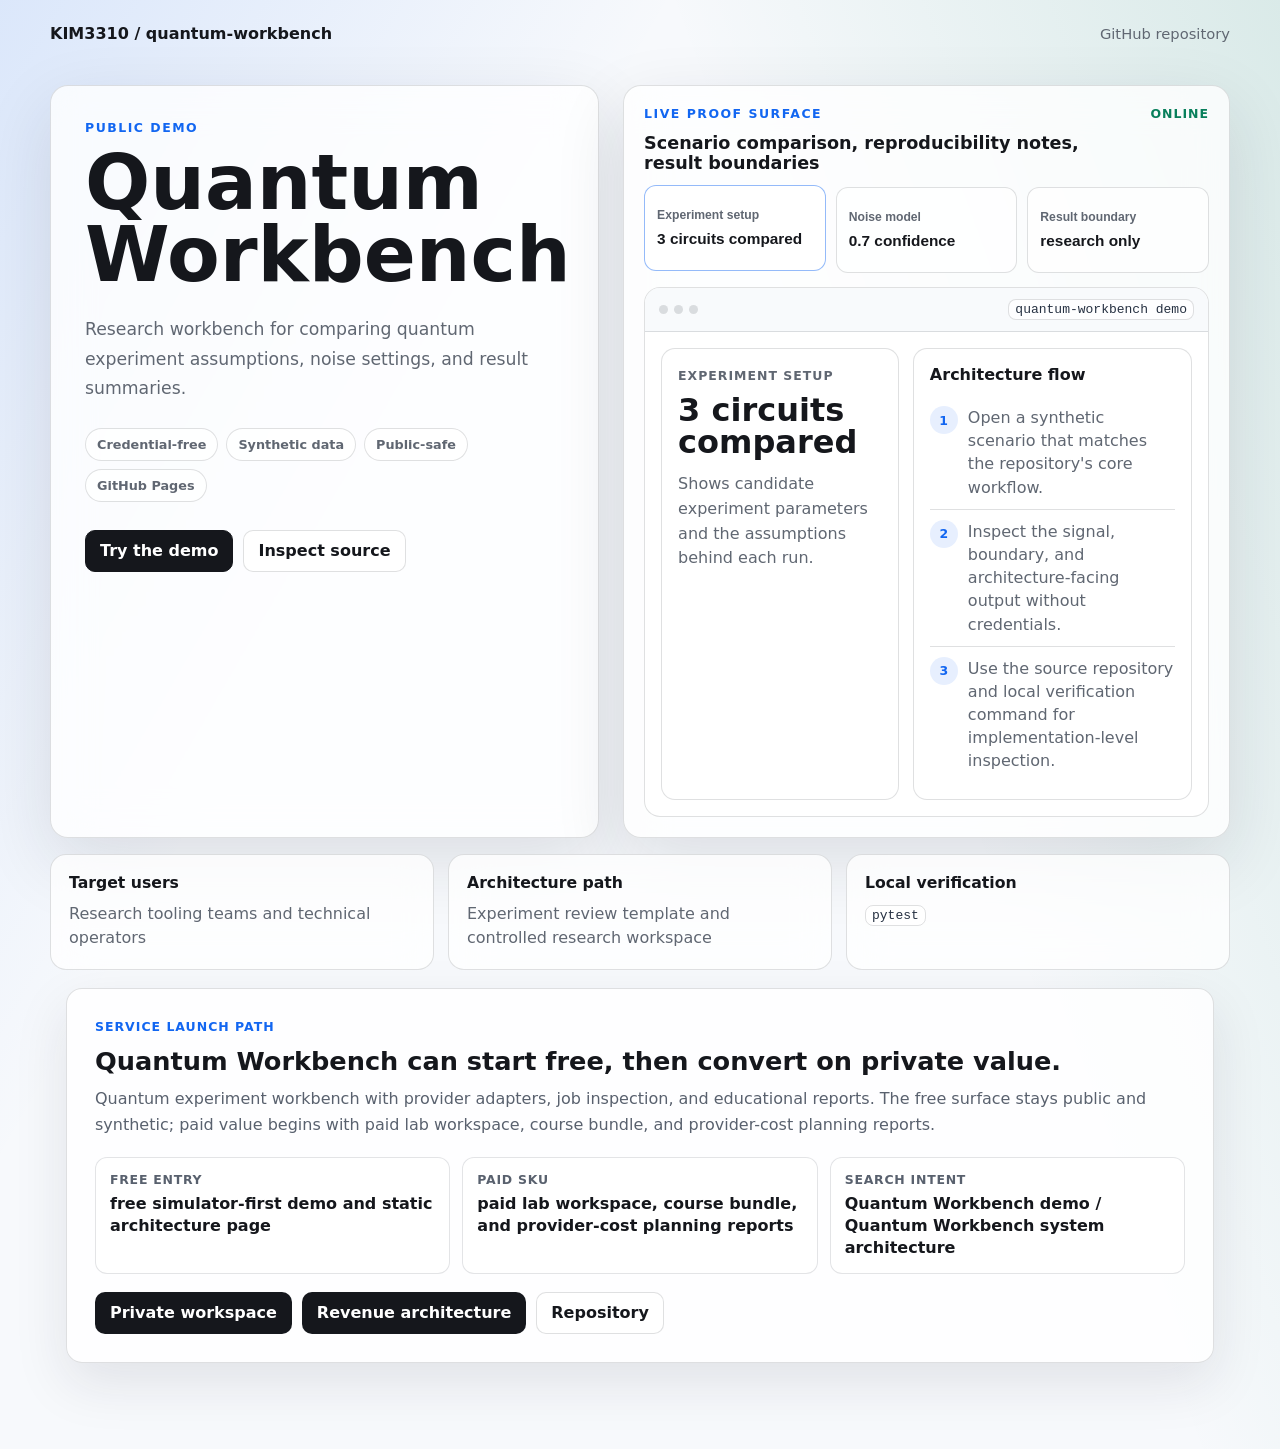
==== site/index.html @ ccceccc9 "Implement search growth service surfaces" ====
<!doctype html>
<html lang="en">
<head>
  <meta charset="utf-8" />
  <meta name="viewport" content="width=device-width, initial-scale=1" />
  <title>Quantum Workbench | experiment provider adapters job inspection</title>
  <meta name="description" content="Quantum Workbench: quantum experiment workbench with provider adapters, job inspection, and educational reports. Free entry point: free simulator-first demo and static architecture page. Paid path: paid lab workspace." />
  <style>
    :root {
      color-scheme: light;
      --ink: #15171c;
      --muted: #606772;
      --line: rgba(28, 35, 48, 0.14);
      --panel: rgba(255, 255, 255, 0.78);
      --panel-strong: rgba(255, 255, 255, 0.92);
      --blue: #1266f1;
      --green: #087f5b;
      --amber: #b7791f;
      --rose: #b42318;
      --shadow: 0 24px 70px rgba(25, 34, 51, 0.12);
    }
    * { box-sizing: border-box; }
    body {
      margin: 0;
      min-height: 100vh;
      font-family: Inter, ui-sans-serif, system-ui, -apple-system, BlinkMacSystemFont, "Segoe UI", sans-serif;
      color: var(--ink);
      background:
        linear-gradient(120deg, rgba(18, 102, 241, 0.12), transparent 32%),
        linear-gradient(250deg, rgba(8, 127, 91, 0.12), transparent 34%),
        #f7f9fc;
    }
    a { color: inherit; }
    .shell { width: min(1180px, calc(100% - 32px)); margin: 0 auto; padding: 24px 0 44px; }
    .nav { display: flex; align-items: center; justify-content: space-between; gap: 16px; margin-bottom: 42px; }
    .brand { font-weight: 850; letter-spacing: 0; }
    .nav a { color: var(--muted); text-decoration: none; font-size: 0.92rem; }
    .hero { display: grid; grid-template-columns: minmax(0, 0.95fr) minmax(360px, 1.05fr); gap: 24px; align-items: stretch; }
    .copy, .demo-panel, .metric, .timeline, .notice {
      border: 1px solid var(--line);
      background: var(--panel);
      box-shadow: var(--shadow);
      backdrop-filter: blur(20px);
    }
    .copy { padding: 34px; border-radius: 18px; }
    .eyebrow { margin: 0 0 12px; color: var(--blue); font-size: 0.78rem; font-weight: 850; text-transform: uppercase; letter-spacing: 0.12em; }
    h1 { margin: 0; font-size: clamp(2.5rem, 6vw, 5.8rem); line-height: 0.94; letter-spacing: 0; }
    .lede { margin: 24px 0 0; color: var(--muted); font-size: 1.08rem; line-height: 1.7; }
    .quick { display: flex; flex-wrap: wrap; gap: 8px; margin-top: 24px; }
    .quick span { border: 1px solid var(--line); border-radius: 999px; padding: 8px 11px; background: rgba(255,255,255,0.72); color: var(--muted); font-size: 0.8rem; font-weight: 760; }
    .actions { display: flex; flex-wrap: wrap; gap: 10px; margin-top: 28px; }
    .actions a { min-height: 42px; display: inline-flex; align-items: center; border-radius: 10px; padding: 0 14px; text-decoration: none; font-weight: 780; border: 1px solid var(--line); background: rgba(255,255,255,0.82); }
    .actions a.primary { background: var(--ink); color: white; border-color: var(--ink); }
    .demo-panel { min-height: 560px; border-radius: 18px; padding: 20px; display: grid; grid-template-rows: auto auto 1fr; gap: 14px; }
    .panel-top { display: flex; justify-content: space-between; gap: 16px; align-items: flex-start; }
    .panel-top h2 { margin: 0; font-size: 1.1rem; }
    .status { color: var(--green); font-size: 0.78rem; font-weight: 850; text-transform: uppercase; letter-spacing: 0.08em; }
    .scenario-grid { display: grid; grid-template-columns: repeat(3, minmax(0, 1fr)); gap: 10px; }
    .scenario-button { min-width: 0; min-height: 86px; border: 1px solid var(--line); border-radius: 12px; padding: 12px; background: rgba(255,255,255,0.64); color: var(--ink); text-align: left; cursor: pointer; transition: transform 160ms ease, border-color 160ms ease, background 160ms ease; }
    .scenario-button:hover, .scenario-button.active { transform: translateY(-2px); border-color: rgba(18,102,241,0.45); background: rgba(255,255,255,0.94); }
    .scenario-button span, .scenario-button strong { display: block; overflow-wrap: anywhere; }
    .scenario-button span { color: var(--muted); font-size: 0.76rem; font-weight: 780; }
    .scenario-button strong { margin-top: 8px; font-size: 0.96rem; }
    .screen { border: 1px solid var(--line); border-radius: 16px; background: var(--panel-strong); overflow: hidden; display: grid; grid-template-rows: auto 1fr; }
    .screen-bar { min-height: 44px; display: flex; align-items: center; justify-content: space-between; gap: 12px; padding: 0 14px; border-bottom: 1px solid var(--line); background: rgba(248,250,252,0.9); }
    .dots { display: inline-flex; gap: 6px; }
    .dots i { width: 9px; height: 9px; border-radius: 999px; display: block; background: var(--line); }
    .demo-body { display: grid; grid-template-columns: 0.92fr 1.08fr; gap: 14px; padding: 16px; }
    .metric { border-radius: 14px; padding: 16px; box-shadow: none; }
    .metric span { color: var(--muted); font-size: 0.78rem; font-weight: 800; text-transform: uppercase; letter-spacing: 0.08em; }
    .metric strong { display: block; margin-top: 10px; font-size: 2rem; line-height: 1; }
    .metric p { color: var(--muted); line-height: 1.55; margin: 14px 0 0; }
    .timeline { border-radius: 14px; padding: 16px; box-shadow: none; }
    .timeline h3 { margin: 0 0 12px; font-size: 1rem; }
    .step { display: grid; grid-template-columns: 28px 1fr; gap: 10px; padding: 10px 0; border-top: 1px solid var(--line); }
    .step:first-of-type { border-top: 0; }
    .step b { width: 28px; height: 28px; border-radius: 999px; display: inline-flex; align-items: center; justify-content: center; background: rgba(18,102,241,0.1); color: var(--blue); font-size: 0.78rem; }
    .step span { color: var(--muted); line-height: 1.45; }
    .below { display: grid; grid-template-columns: repeat(3, minmax(0, 1fr)); gap: 14px; margin-top: 16px; }
    .notice { border-radius: 16px; padding: 18px; box-shadow: none; }
    .notice h3 { margin: 0; font-size: 0.98rem; }
    .notice p { margin: 10px 0 0; color: var(--muted); line-height: 1.55; }
    code { border: 1px solid var(--line); border-radius: 8px; padding: 2px 6px; background: rgba(255,255,255,0.78); color: #263142; }
    @media (max-width: 920px) {
      .hero, .demo-body, .below { grid-template-columns: 1fr; }
      .scenario-grid { grid-template-columns: 1fr; }
      .copy { padding: 24px; }
      .demo-panel { min-height: auto; }
    }
  </style>
  <meta name="robots" content="index,follow,max-image-preview:large" />
  <meta name="keywords" content="quantum-workbench, Quantum, Workbench, quantum, experiment, workbench, provider, adapters, job, inspection, educational, lab, course, bundle, provider-cost, planning, simulator-first, static, architecture, page, tier, Cloudflare, Pages, serverless" />
  <link rel="canonical" href="https://kim3310.github.io/quantum-workbench/" />
  <meta property="og:type" content="website" />
  <meta property="og:url" content="https://kim3310.github.io/quantum-workbench/" />
  <meta property="og:title" content="Quantum Workbench" />
  <meta property="og:description" content="Quantum Workbench: quantum experiment workbench with provider adapters, job inspection, and educational reports. Free entry point: free simulator-first demo and static architecture page. Paid path: paid lab workspace." />
  <meta property="og:site_name" content="Quantum Workbench" />
  <meta name="twitter:card" content="summary_large_image" />
  <meta name="twitter:title" content="Quantum Workbench" />
  <meta name="twitter:description" content="Quantum Workbench: quantum experiment workbench with provider adapters, job inspection, and educational reports. Free entry point: free simulator-first demo and static architecture page. Paid path: paid lab workspace." />
<!-- search-growth-jsonld:start -->
<script type="application/ld+json">{"@context":"https://schema.org","@type":"SoftwareApplication","name":"Quantum Workbench","applicationCategory":"EducationalApplication","operatingSystem":"Web, serverless, and local development environments","url":"https://kim3310.github.io/quantum-workbench/","codeRepository":"https://github.com/KIM3310/quantum-workbench","description":"Quantum Workbench: quantum experiment workbench with provider adapters, job inspection, and educational reports. Free entry point: free simulator-first demo and static architecture page. Paid path: paid lab workspace.","creator":{"@type":"Person","name":"KIM3310","url":"https://github.com/KIM3310"},"offers":[{"@type":"Offer","name":"free simulator-first demo and static architecture page","price":"0","priceCurrency":"USD","availability":"https://schema.org/InStock","url":"https://kim3310.github.io/quantum-workbench/"},{"@type":"Offer","name":"paid lab workspace, course bundle, and provider-cost planning reports","availability":"https://schema.org/LimitedAvailability","url":"https://github.com/KIM3310/quantum-workbench/blob/main/docs/revenue-architecture.md"}],"isAccessibleForFree":true,"keywords":"quantum-workbench, Quantum, Workbench, quantum, experiment, workbench, provider, adapters, job, inspection, educational, lab, course, bundle, provider-cost, planning, simulator-first, static, architecture, page, tier, Cloudflare, Pages, serverless"}</script>
<!-- search-growth-jsonld:end -->
<style id="search-growth-offer-style">
    .search-growth-offer {
      width: min(1180px, calc(100% - 32px));
      margin: 18px auto 42px;
      padding: clamp(18px, 3vw, 28px);
      border: 1px solid rgba(28, 35, 48, 0.14);
      border-radius: 16px;
      background: rgba(255, 255, 255, 0.82);
      color: #15171c;
      box-shadow: 0 20px 54px rgba(25, 34, 51, 0.10);
    }
    .search-growth-offer p { margin: 0; color: #59616e; line-height: 1.65; }
    .search-growth-offer h2 { margin: 0 0 10px; font-size: clamp(1.35rem, 2vw, 2rem); letter-spacing: 0; }
    .search-growth-offer .offer-kicker {
      margin-bottom: 8px;
      color: #1266f1;
      font-size: 0.78rem;
      font-weight: 850;
      text-transform: uppercase;
      letter-spacing: 0.08em;
    }
    .search-growth-offer .offer-grid {
      display: grid;
      grid-template-columns: repeat(3, minmax(0, 1fr));
      gap: 12px;
      margin: 18px 0;
    }
    .search-growth-offer .offer-grid div {
      min-width: 0;
      padding: 14px;
      border: 1px solid rgba(28, 35, 48, 0.12);
      border-radius: 12px;
      background: rgba(255, 255, 255, 0.72);
    }
    .search-growth-offer .offer-grid span {
      display: block;
      margin-bottom: 6px;
      color: #59616e;
      font-size: 0.78rem;
      font-weight: 800;
      text-transform: uppercase;
      letter-spacing: 0.06em;
    }
    .search-growth-offer .offer-grid strong { display: block; overflow-wrap: anywhere; line-height: 1.38; }
    .search-growth-offer .offer-actions { display: flex; flex-wrap: wrap; gap: 10px; margin-top: 18px; }
    .search-growth-offer .offer-actions a {
      min-height: 42px;
      display: inline-flex;
      align-items: center;
      justify-content: center;
      border: 1px solid rgba(28, 35, 48, 0.14);
      border-radius: 10px;
      padding: 0 14px;
      text-decoration: none;
      font-weight: 780;
      background: #15171c;
      color: white;
    }
    .search-growth-offer .offer-actions a.secondary { background: white; color: #15171c; }
    @media (max-width: 720px) {
      .search-growth-offer .offer-grid { grid-template-columns: 1fr; }
      .search-growth-offer .offer-actions a { width: 100%; }
    }
  </style>
</head>
<body>
  <main class="shell">
    <nav class="nav" aria-label="Repository links">
      <div class="brand">KIM3310 / quantum-workbench</div>
      <a href="https://github.com/KIM3310/quantum-workbench">GitHub repository</a>
    </nav>

    <section class="hero">
      <div class="copy">
        <p class="eyebrow">Public demo</p>
        <h1>Quantum Workbench</h1>
        <p class="lede">Research workbench for comparing quantum experiment assumptions, noise settings, and result summaries.</p>
        <div class="quick" aria-label="Demo facts">
          <span>Credential-free</span>
          <span>Synthetic data</span>
          <span>Public-safe</span>
          <span>GitHub Pages</span>
        </div>
        <div class="actions">
          <a class="primary" href="#demo">Try the demo</a>
          <a href="https://github.com/KIM3310/quantum-workbench">Inspect source</a>
        </div>
      </div>

      <section class="demo-panel" id="demo" aria-label="Interactive demo">
        <div class="panel-top">
          <div>
            <p class="eyebrow">Live proof surface</p>
            <h2>Scenario comparison, reproducibility notes, result boundaries</h2>
          </div>
          <div class="status">online</div>
        </div>
        <div class="scenario-grid" aria-label="Demo scenarios">
          <button class="scenario-button active" type="button" data-index="0" aria-pressed="true"><span>Experiment setup</span><strong>3 circuits compared</strong></button>
          <button class="scenario-button" type="button" data-index="1" aria-pressed="false"><span>Noise model</span><strong>0.7 confidence</strong></button>
          <button class="scenario-button" type="button" data-index="2" aria-pressed="false"><span>Result boundary</span><strong>research only</strong></button>
        </div>
        <div class="screen">
          <div class="screen-bar">
            <span class="dots" aria-hidden="true"><i></i><i></i><i></i></span>
            <code>quantum-workbench demo</code>
          </div>
          <div class="demo-body">
            <article class="metric">
              <span id="scenario-title">Experiment setup</span>
              <strong id="scenario-metric">3 circuits compared</strong>
              <p id="scenario-detail">Shows candidate experiment parameters and the assumptions behind each run.</p>
            </article>
            <article class="timeline">
              <h3>Architecture flow</h3>
              <div class="step"><b>1</b><span>Open a synthetic scenario that matches the repository's core workflow.</span></div>
              <div class="step"><b>2</b><span>Inspect the signal, boundary, and architecture-facing output without credentials.</span></div>
              <div class="step"><b>3</b><span>Use the source repository and local verification command for implementation-level inspection.</span></div>
            </article>
          </div>
        </div>
      </section>
    </section>

    <section class="below" aria-label="Architecture details">
      <article class="notice">
        <h3>Target users</h3>
        <p>Research tooling teams and technical operators</p>
      </article>
      <article class="notice">
        <h3>Architecture path</h3>
        <p>Experiment review template and controlled research workspace</p>
      </article>
      <article class="notice">
        <h3>Local verification</h3>
        <p><code>pytest</code></p>
      </article>
    </section>
  <!-- search-growth-offer:start -->
<section class="search-growth-offer" aria-labelledby="search-growth-offer-title">
  <p class="offer-kicker">Service launch path</p>
  <h2 id="search-growth-offer-title">Quantum Workbench can start free, then convert on private value.</h2>
  <p>Quantum experiment workbench with provider adapters, job inspection, and educational reports. The free surface stays public and synthetic; paid value begins with paid lab workspace, course bundle, and provider-cost planning reports.</p>
  <div class="offer-grid" aria-label="Free and paid service boundaries">
    <div><span>Free entry</span><strong>free simulator-first demo and static architecture page</strong></div>
    <div><span>Paid SKU</span><strong>paid lab workspace, course bundle, and provider-cost planning reports</strong></div>
    <div><span>Search intent</span><strong>Quantum Workbench demo / Quantum Workbench system architecture</strong></div>
  </div>
  <div class="offer-actions">
    <a href="mailto:ehdjs1351@gmail.com?subject=Quantum%20Workbench%20private%20workspace&amp;body=I%20am%20interested%20in%20paid%20lab%20workspace%2C%20course%20bundle%2C%20and%20provider-cost%20planning%20reports%20for%20Quantum%20Workbench.">Private workspace</a>
    <a href="https://github.com/KIM3310/quantum-workbench/blob/main/docs/revenue-architecture.md" target="_blank" rel="noopener noreferrer">Revenue architecture</a>
    <a class="secondary" href="https://github.com/KIM3310/quantum-workbench" target="_blank" rel="noopener noreferrer">Repository</a>
  </div>
</section>
<!-- search-growth-offer:end -->
</main>

  <script>
    const scenarios = [{"title":"Experiment setup","metric":"3 circuits compared","detail":"Shows candidate experiment parameters and the assumptions behind each run."},{"title":"Noise model","metric":"0.7 confidence","detail":"Demonstrates how noise assumptions change confidence and interpretation."},{"title":"Result boundary","metric":"research only","detail":"Keeps exploratory results clearly separated from production claims."}];
    const buttons = Array.from(document.querySelectorAll('.scenario-button'));
    const title = document.getElementById('scenario-title');
    const metric = document.getElementById('scenario-metric');
    const detail = document.getElementById('scenario-detail');
    buttons.forEach((button) => {
      button.addEventListener('click', () => {
        const index = Number(button.dataset.index);
        const scenario = scenarios[index];
        buttons.forEach((item) => {
          item.classList.toggle('active', item === button);
          item.setAttribute('aria-pressed', item === button ? 'true' : 'false');
        });
        title.textContent = scenario.title;
        metric.textContent = scenario.metric;
        detail.textContent = scenario.detail;
      });
    });
  </script>
</body>
</html>
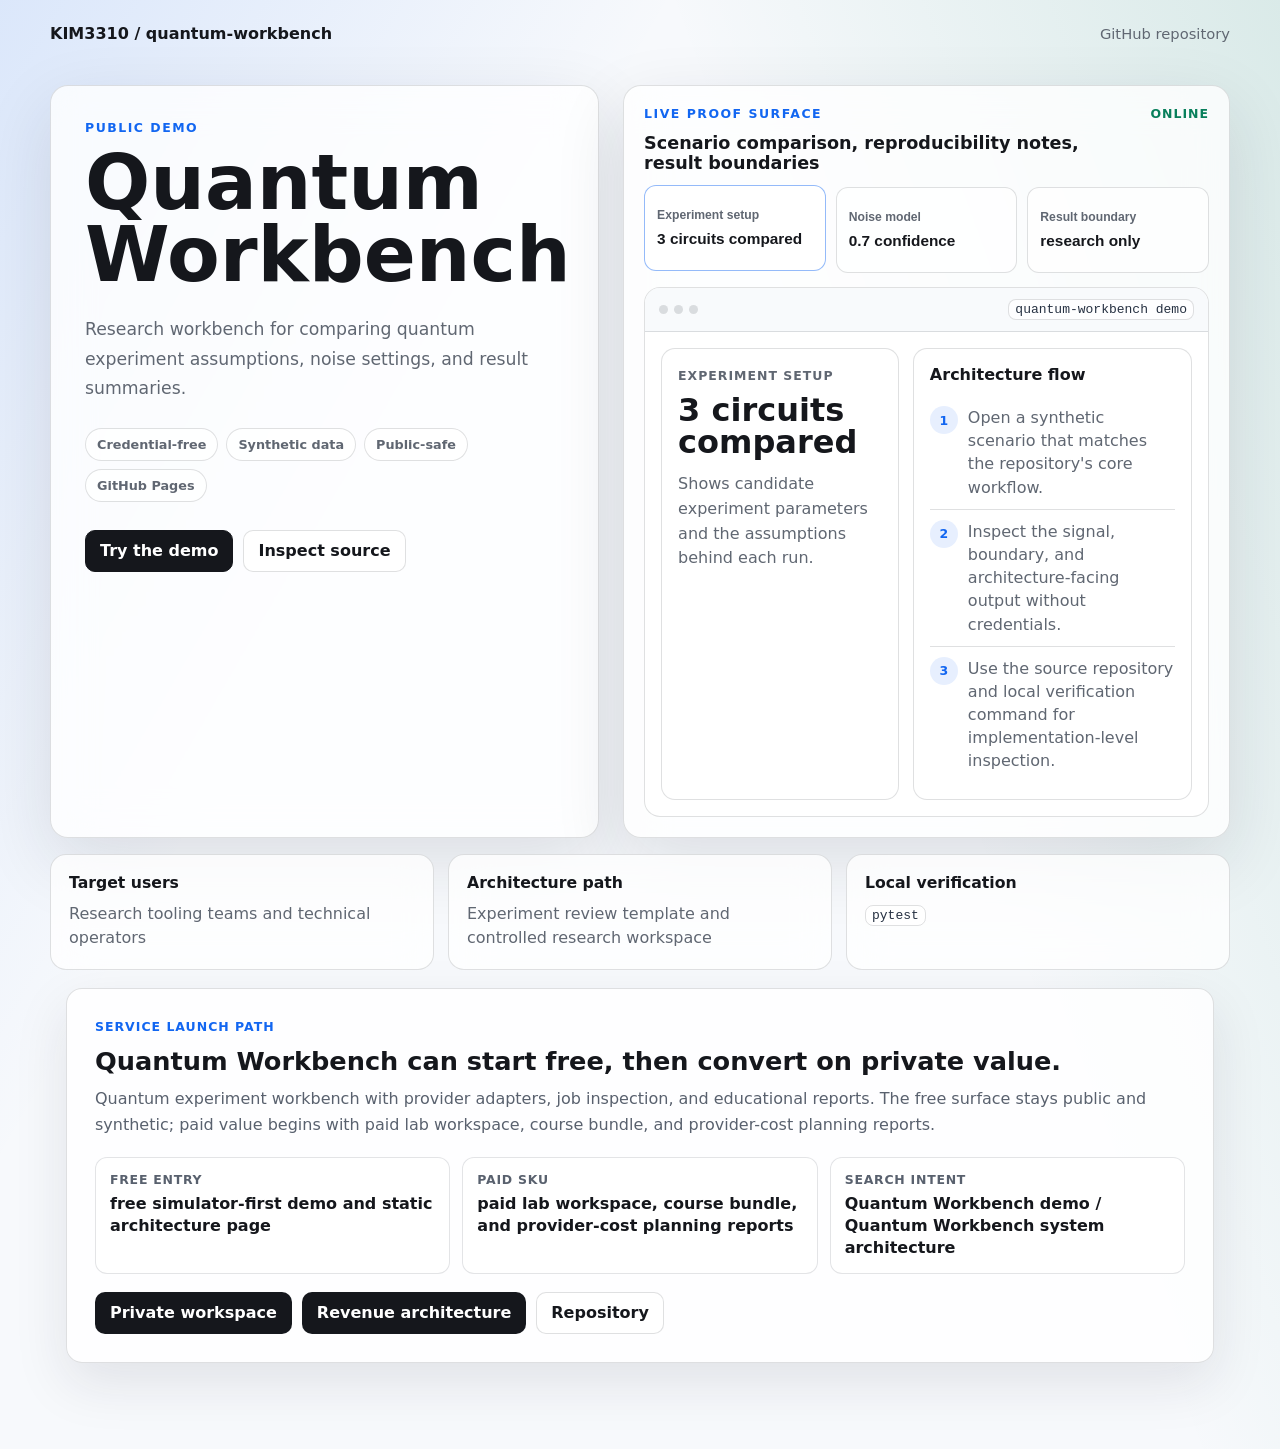
==== commit 353581b9: "Activate service lead and deploy paths" ====
--- a/site/index.html
+++ b/site/index.html
@@ -99,6 +99,7 @@
   <meta name="twitter:card" content="summary_large_image" />
   <meta name="twitter:title" content="Quantum Workbench" />
   <meta name="twitter:description" content="Quantum Workbench: quantum experiment workbench with provider adapters, job inspection, and educational reports. Free entry point: free simulator-first demo and static architecture page. Paid path: paid lab workspace." />
+  <link rel="alternate" type="application/json" title="Service offer" href="service-offer.json" />
 <!-- search-growth-jsonld:start -->
 <script type="application/ld+json">{"@context":"https://schema.org","@type":"SoftwareApplication","name":"Quantum Workbench","applicationCategory":"EducationalApplication","operatingSystem":"Web, serverless, and local development environments","url":"https://kim3310.github.io/quantum-workbench/","codeRepository":"https://github.com/KIM3310/quantum-workbench","description":"Quantum Workbench: quantum experiment workbench with provider adapters, job inspection, and educational reports. Free entry point: free simulator-first demo and static architecture page. Paid path: paid lab workspace.","creator":{"@type":"Person","name":"KIM3310","url":"https://github.com/KIM3310"},"offers":[{"@type":"Offer","name":"free simulator-first demo and static architecture page","price":"0","priceCurrency":"USD","availability":"https://schema.org/InStock","url":"https://kim3310.github.io/quantum-workbench/"},{"@type":"Offer","name":"paid lab workspace, course bundle, and provider-cost planning reports","availability":"https://schema.org/LimitedAvailability","url":"https://github.com/KIM3310/quantum-workbench/blob/main/docs/revenue-architecture.md"}],"isAccessibleForFree":true,"keywords":"quantum-workbench, Quantum, Workbench, quantum, experiment, workbench, provider, adapters, job, inspection, educational, lab, course, bundle, provider-cost, planning, simulator-first, static, architecture, page, tier, Cloudflare, Pages, serverless"}</script>
 <!-- search-growth-jsonld:end -->
@@ -251,7 +252,7 @@
     <div><span>Search intent</span><strong>Quantum Workbench demo / Quantum Workbench system architecture</strong></div>
   </div>
   <div class="offer-actions">
-    <a href="mailto:ehdjs1351@gmail.com?subject=Quantum%20Workbench%20private%20workspace&amp;body=I%20am%20interested%20in%20paid%20lab%20workspace%2C%20course%20bundle%2C%20and%20provider-cost%20planning%20reports%20for%20Quantum%20Workbench.">Private workspace</a>
+    <a href="https://github.com/KIM3310/quantum-workbench/issues/new?template=service-inquiry.yml&amp;title=Private+workspace+inquiry%3A+Quantum+Workbench">Private workspace</a>
     <a href="https://github.com/KIM3310/quantum-workbench/blob/main/docs/revenue-architecture.md" target="_blank" rel="noopener noreferrer">Revenue architecture</a>
     <a class="secondary" href="https://github.com/KIM3310/quantum-workbench" target="_blank" rel="noopener noreferrer">Repository</a>
   </div>
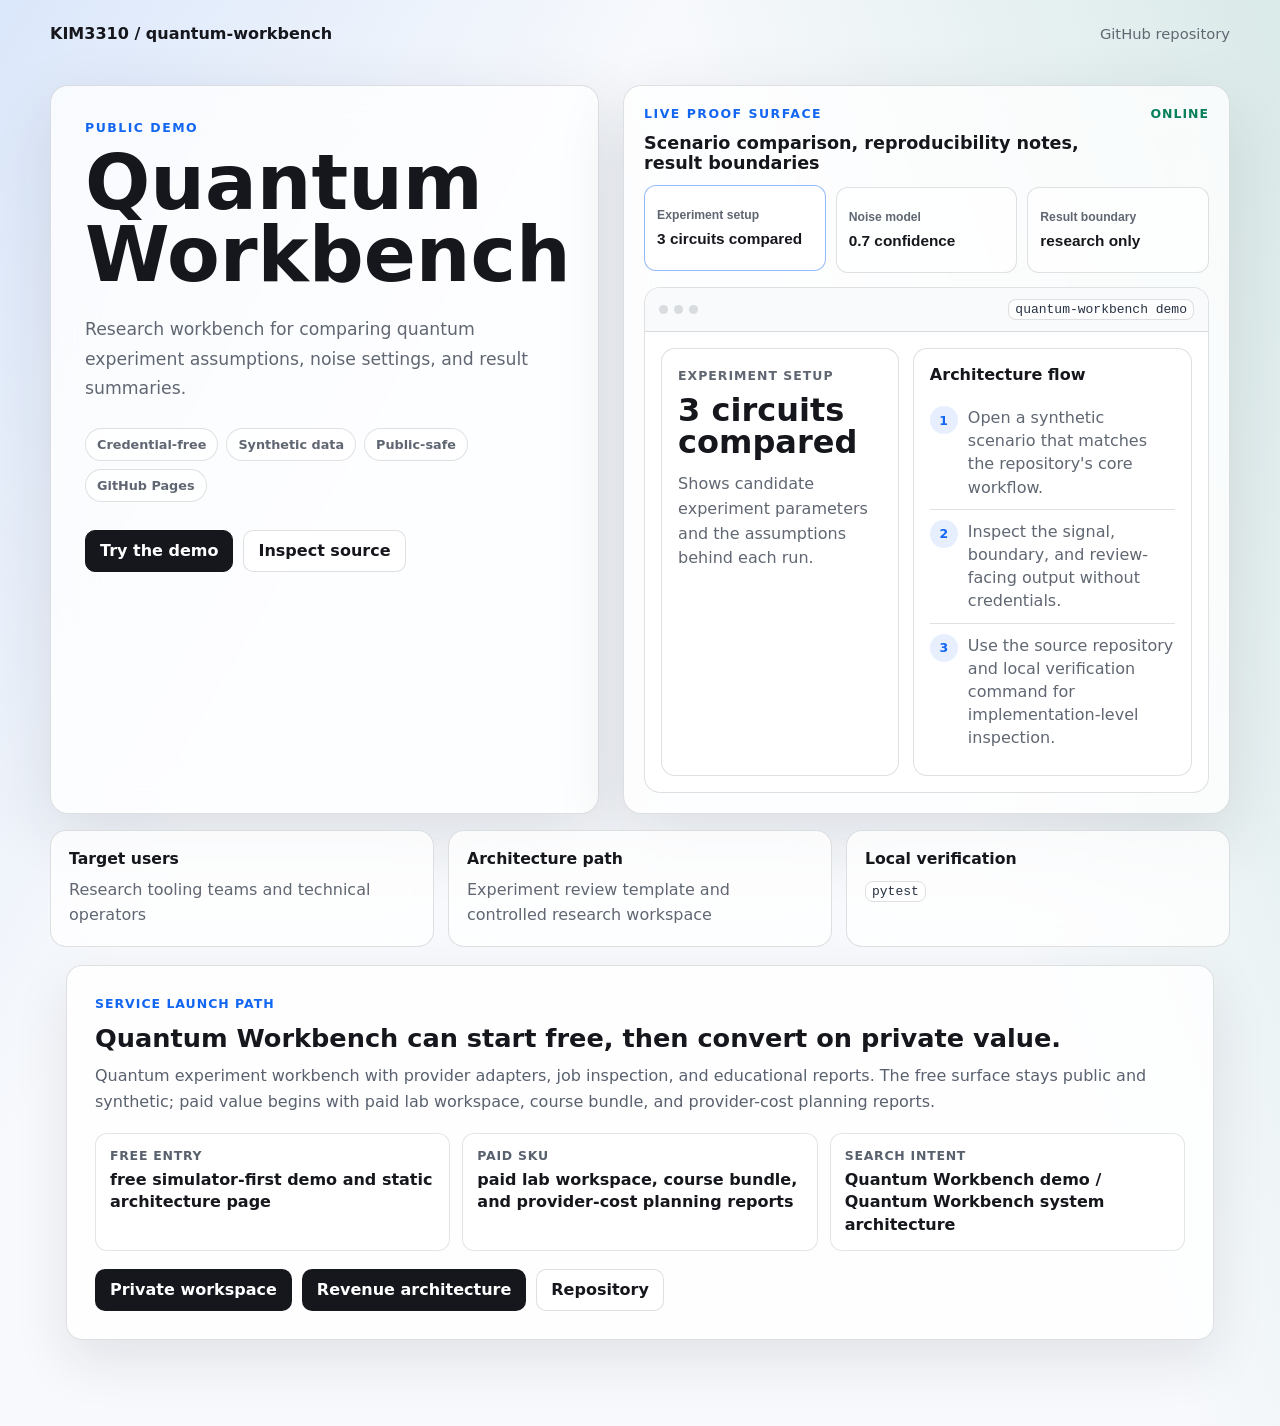
==== commit 7df95615: "chore: refresh test baseline and docs" ====
--- a/site/index.html
+++ b/site/index.html
@@ -219,7 +219,7 @@
             <article class="timeline">
               <h3>Architecture flow</h3>
               <div class="step"><b>1</b><span>Open a synthetic scenario that matches the repository's core workflow.</span></div>
-              <div class="step"><b>2</b><span>Inspect the signal, boundary, and architecture-facing output without credentials.</span></div>
+              <div class="step"><b>2</b><span>Inspect the signal, boundary, and review-facing output without credentials.</span></div>
               <div class="step"><b>3</b><span>Use the source repository and local verification command for implementation-level inspection.</span></div>
             </article>
           </div>
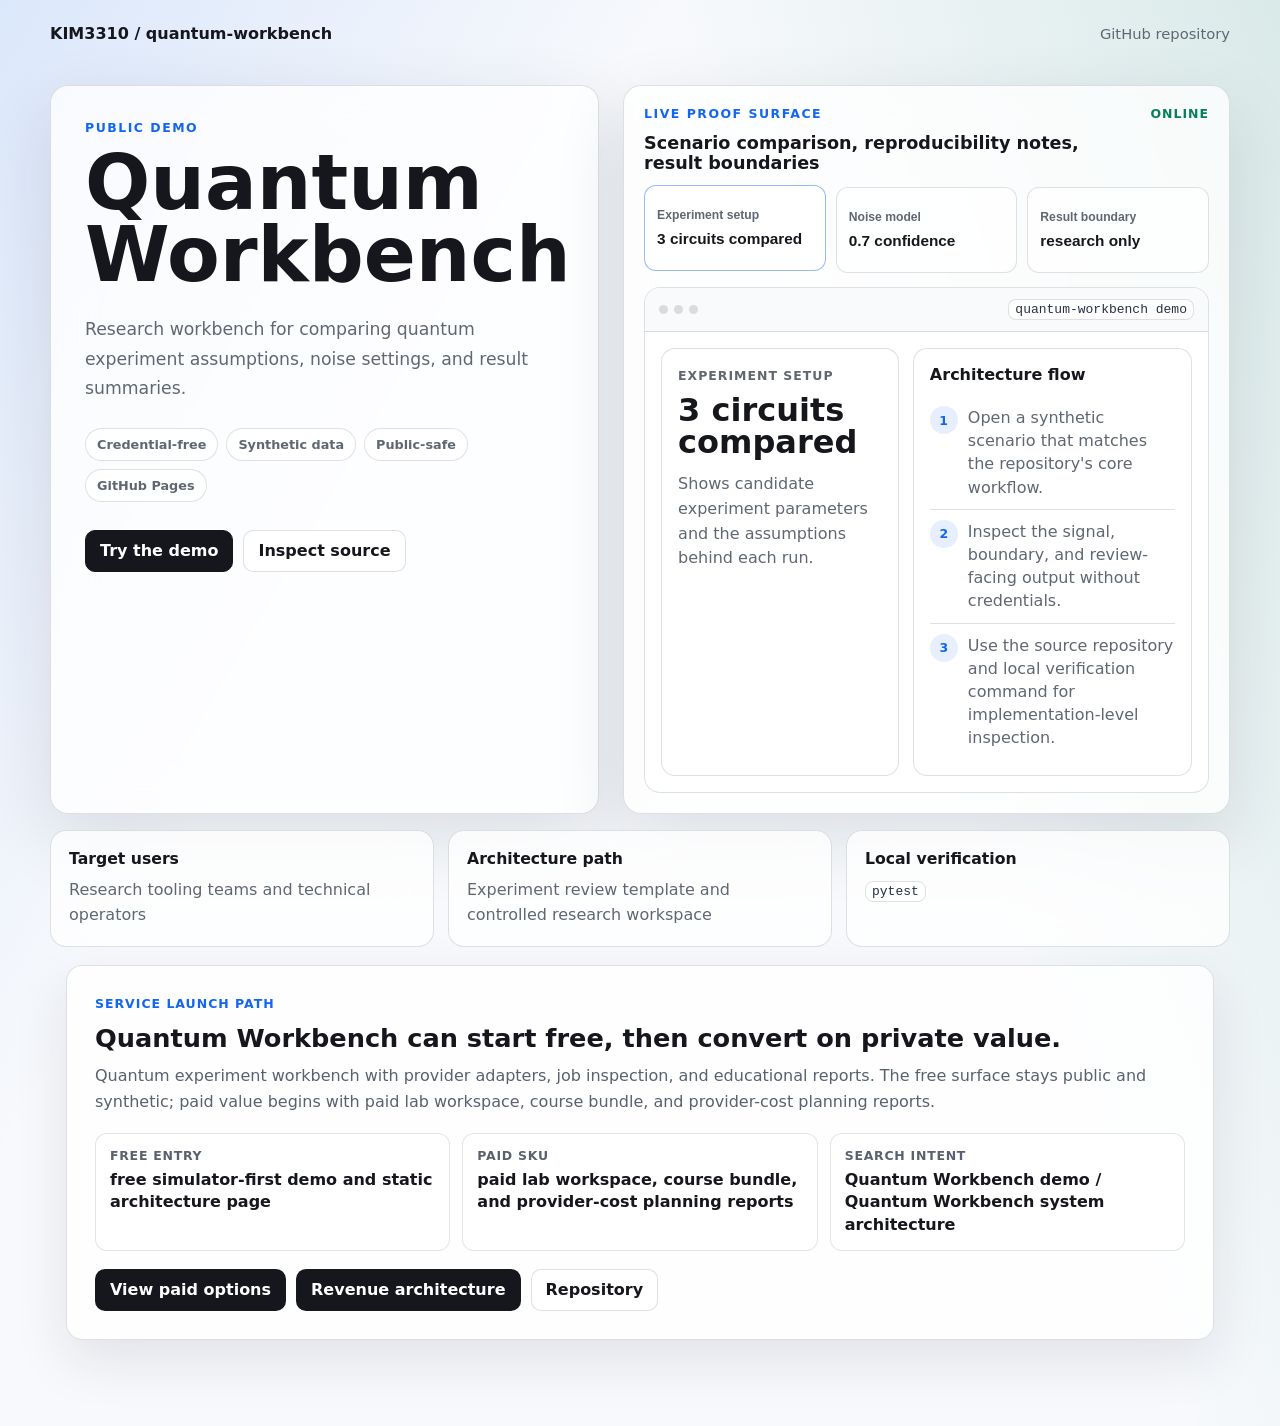
==== commit ac1b9fb7: "feat: add productized service commerce route" ====
--- a/site/index.html
+++ b/site/index.html
@@ -252,7 +252,7 @@
     <div><span>Search intent</span><strong>Quantum Workbench demo / Quantum Workbench system architecture</strong></div>
   </div>
   <div class="offer-actions">
-    <a href="https://github.com/KIM3310/quantum-workbench/issues/new?template=service-inquiry.yml&amp;title=Private+workspace+inquiry%3A+Quantum+Workbench">Private workspace</a>
+    <a href="https://kim3310-doeon-kim-portfolio.pages.dev/?offer=quantum-workbench#service-offers">View paid options</a>
     <a href="https://github.com/KIM3310/quantum-workbench/blob/main/docs/revenue-architecture.md" target="_blank" rel="noopener noreferrer">Revenue architecture</a>
     <a class="secondary" href="https://github.com/KIM3310/quantum-workbench" target="_blank" rel="noopener noreferrer">Repository</a>
   </div>
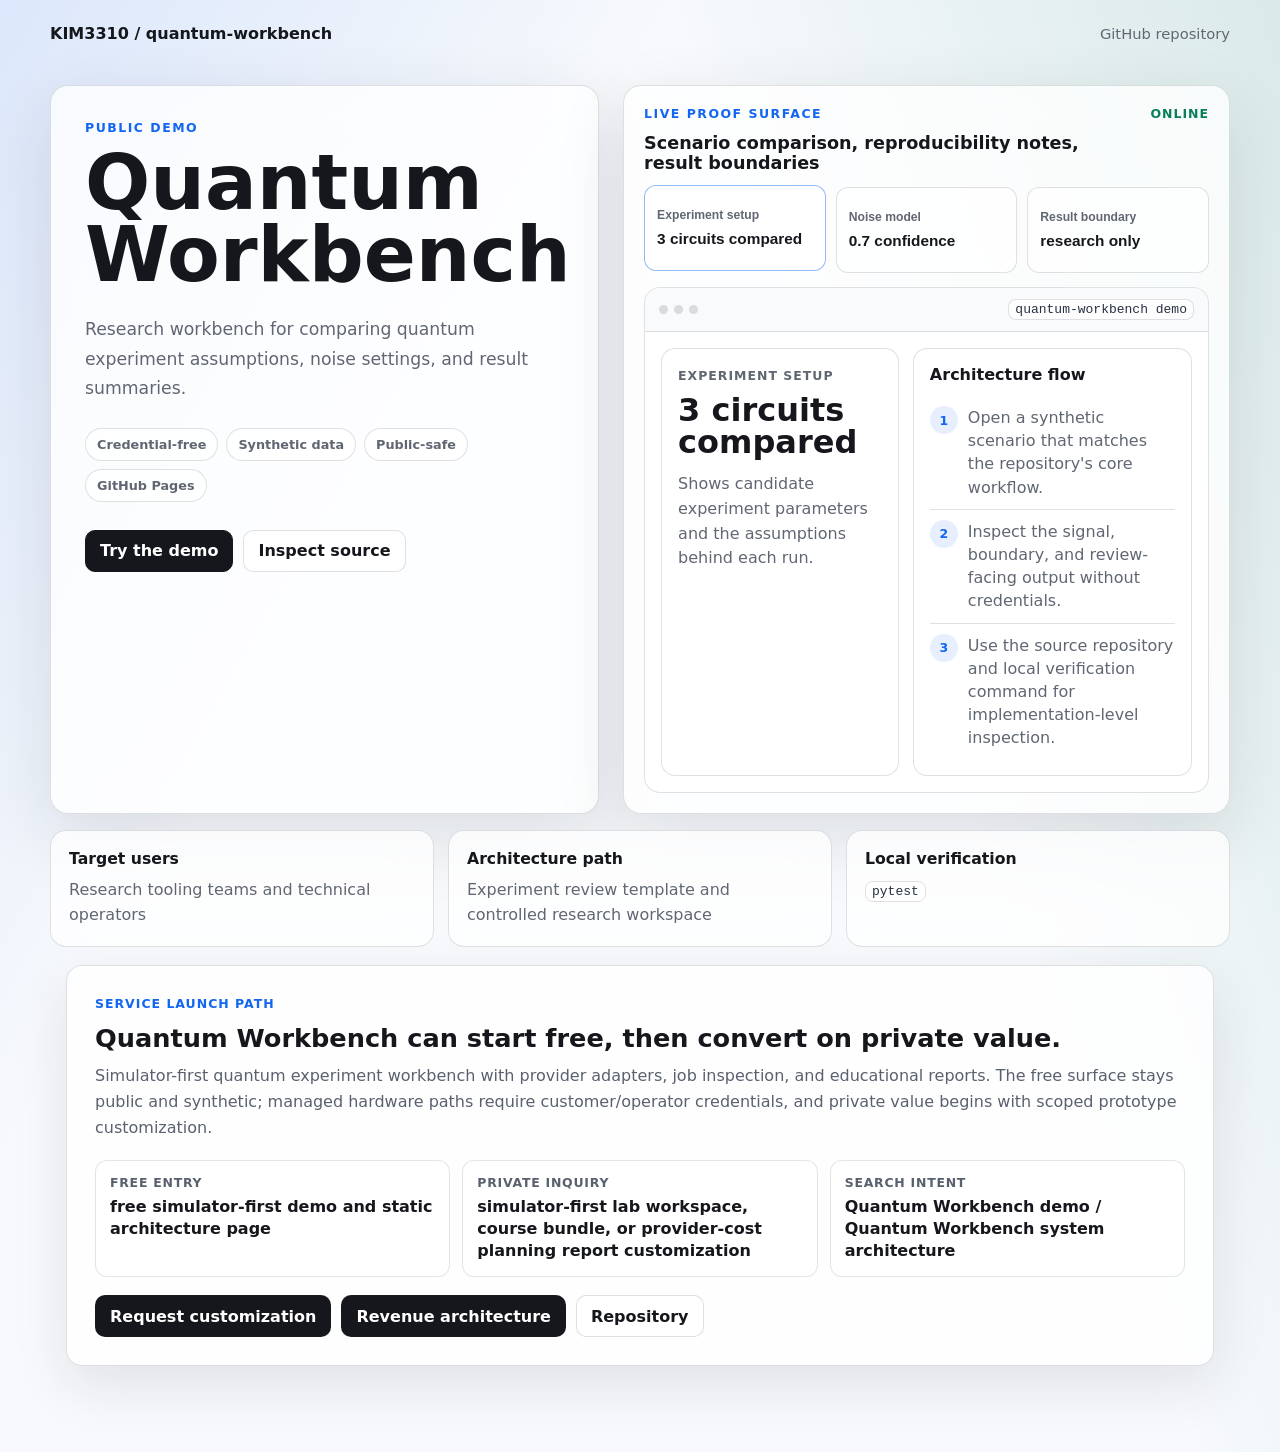
==== commit 83d84f78: "feat: harden quantum workbench launch path" ====
--- a/site/index.html
+++ b/site/index.html
@@ -4,7 +4,7 @@
   <meta charset="utf-8" />
   <meta name="viewport" content="width=device-width, initial-scale=1" />
   <title>Quantum Workbench | experiment provider adapters job inspection</title>
-  <meta name="description" content="Quantum Workbench: quantum experiment workbench with provider adapters, job inspection, and educational reports. Free entry point: free simulator-first demo and static architecture page. Paid path: paid lab workspace." />
+  <meta name="description" content="Quantum Workbench: simulator-first quantum experiment review surface with provider adapters, job inspection, and educational reports. Hardware routes are credentialed and operator-gated." />
   <style>
     :root {
       color-scheme: light;
@@ -94,14 +94,14 @@
   <meta property="og:type" content="website" />
   <meta property="og:url" content="https://kim3310.github.io/quantum-workbench/" />
   <meta property="og:title" content="Quantum Workbench" />
-  <meta property="og:description" content="Quantum Workbench: quantum experiment workbench with provider adapters, job inspection, and educational reports. Free entry point: free simulator-first demo and static architecture page. Paid path: paid lab workspace." />
+  <meta property="og:description" content="Quantum Workbench: simulator-first quantum experiment review surface with provider adapters, job inspection, and educational reports. Hardware routes are credentialed and operator-gated." />
   <meta property="og:site_name" content="Quantum Workbench" />
   <meta name="twitter:card" content="summary_large_image" />
   <meta name="twitter:title" content="Quantum Workbench" />
-  <meta name="twitter:description" content="Quantum Workbench: quantum experiment workbench with provider adapters, job inspection, and educational reports. Free entry point: free simulator-first demo and static architecture page. Paid path: paid lab workspace." />
+  <meta name="twitter:description" content="Quantum Workbench: simulator-first quantum experiment review surface with provider adapters, job inspection, and educational reports. Hardware routes are credentialed and operator-gated." />
   <link rel="alternate" type="application/json" title="Service offer" href="service-offer.json" />
 <!-- search-growth-jsonld:start -->
-<script type="application/ld+json">{"@context":"https://schema.org","@type":"SoftwareApplication","name":"Quantum Workbench","applicationCategory":"EducationalApplication","operatingSystem":"Web, serverless, and local development environments","url":"https://kim3310.github.io/quantum-workbench/","codeRepository":"https://github.com/KIM3310/quantum-workbench","description":"Quantum Workbench: quantum experiment workbench with provider adapters, job inspection, and educational reports. Free entry point: free simulator-first demo and static architecture page. Paid path: paid lab workspace.","creator":{"@type":"Person","name":"KIM3310","url":"https://github.com/KIM3310"},"offers":[{"@type":"Offer","name":"free simulator-first demo and static architecture page","price":"0","priceCurrency":"USD","availability":"https://schema.org/InStock","url":"https://kim3310.github.io/quantum-workbench/"},{"@type":"Offer","name":"paid lab workspace, course bundle, and provider-cost planning reports","availability":"https://schema.org/LimitedAvailability","url":"https://github.com/KIM3310/quantum-workbench/blob/main/docs/revenue-architecture.md"}],"isAccessibleForFree":true,"keywords":"quantum-workbench, Quantum, Workbench, quantum, experiment, workbench, provider, adapters, job, inspection, educational, lab, course, bundle, provider-cost, planning, simulator-first, static, architecture, page, tier, Cloudflare, Pages, serverless"}</script>
+<script type="application/ld+json">{"@context":"https://schema.org","@type":"SoftwareApplication","name":"Quantum Workbench","applicationCategory":"EducationalApplication","operatingSystem":"Web, serverless, and local development environments","url":"https://kim3310.github.io/quantum-workbench/","codeRepository":"https://github.com/KIM3310/quantum-workbench","description":"Quantum Workbench: simulator-first quantum experiment workbench with provider adapters, job inspection, and educational reports. Hardware routes require provider credentials and an operator token. Private customization is handled through inquiry, not live checkout.","creator":{"@type":"Person","name":"KIM3310","url":"https://github.com/KIM3310"},"offers":[{"@type":"Offer","name":"free simulator-first demo and static architecture page","price":"0","priceCurrency":"USD","availability":"https://schema.org/InStock","url":"https://kim3310.github.io/quantum-workbench/"},{"@type":"Offer","name":"private prototype customization for simulator-first lab workspaces, course bundles, and provider-cost planning reports","availability":"https://schema.org/LimitedAvailability","url":"https://kim3310-doeon-kim-portfolio.pages.dev/?offer=quantum-workbench&inquiry=consumer-prototype-customization#private-inquiry"}],"isAccessibleForFree":true,"keywords":"quantum-workbench, Quantum, Workbench, quantum, experiment, workbench, provider, adapters, job, inspection, educational, lab, course, bundle, provider-cost, planning, simulator-first, static, architecture, page, tier, Cloudflare, Pages, serverless"}</script>
 <!-- search-growth-jsonld:end -->
 <style id="search-growth-offer-style">
     .search-growth-offer {
@@ -245,14 +245,14 @@
 <section class="search-growth-offer" aria-labelledby="search-growth-offer-title">
   <p class="offer-kicker">Service launch path</p>
   <h2 id="search-growth-offer-title">Quantum Workbench can start free, then convert on private value.</h2>
-  <p>Quantum experiment workbench with provider adapters, job inspection, and educational reports. The free surface stays public and synthetic; paid value begins with paid lab workspace, course bundle, and provider-cost planning reports.</p>
+  <p>Simulator-first quantum experiment workbench with provider adapters, job inspection, and educational reports. The free surface stays public and synthetic; managed hardware paths require customer/operator credentials, and private value begins with scoped prototype customization.</p>
   <div class="offer-grid" aria-label="Free and paid service boundaries">
     <div><span>Free entry</span><strong>free simulator-first demo and static architecture page</strong></div>
-    <div><span>Paid SKU</span><strong>paid lab workspace, course bundle, and provider-cost planning reports</strong></div>
+    <div><span>Private inquiry</span><strong>simulator-first lab workspace, course bundle, or provider-cost planning report customization</strong></div>
     <div><span>Search intent</span><strong>Quantum Workbench demo / Quantum Workbench system architecture</strong></div>
   </div>
   <div class="offer-actions">
-    <a href="https://kim3310-doeon-kim-portfolio.pages.dev/?offer=quantum-workbench#service-offers">View paid options</a>
+    <a href="https://kim3310-doeon-kim-portfolio.pages.dev/?offer=quantum-workbench&inquiry=consumer-prototype-customization#private-inquiry">Request customization</a>
     <a href="https://github.com/KIM3310/quantum-workbench/blob/main/docs/revenue-architecture.md" target="_blank" rel="noopener noreferrer">Revenue architecture</a>
     <a class="secondary" href="https://github.com/KIM3310/quantum-workbench" target="_blank" rel="noopener noreferrer">Repository</a>
   </div>
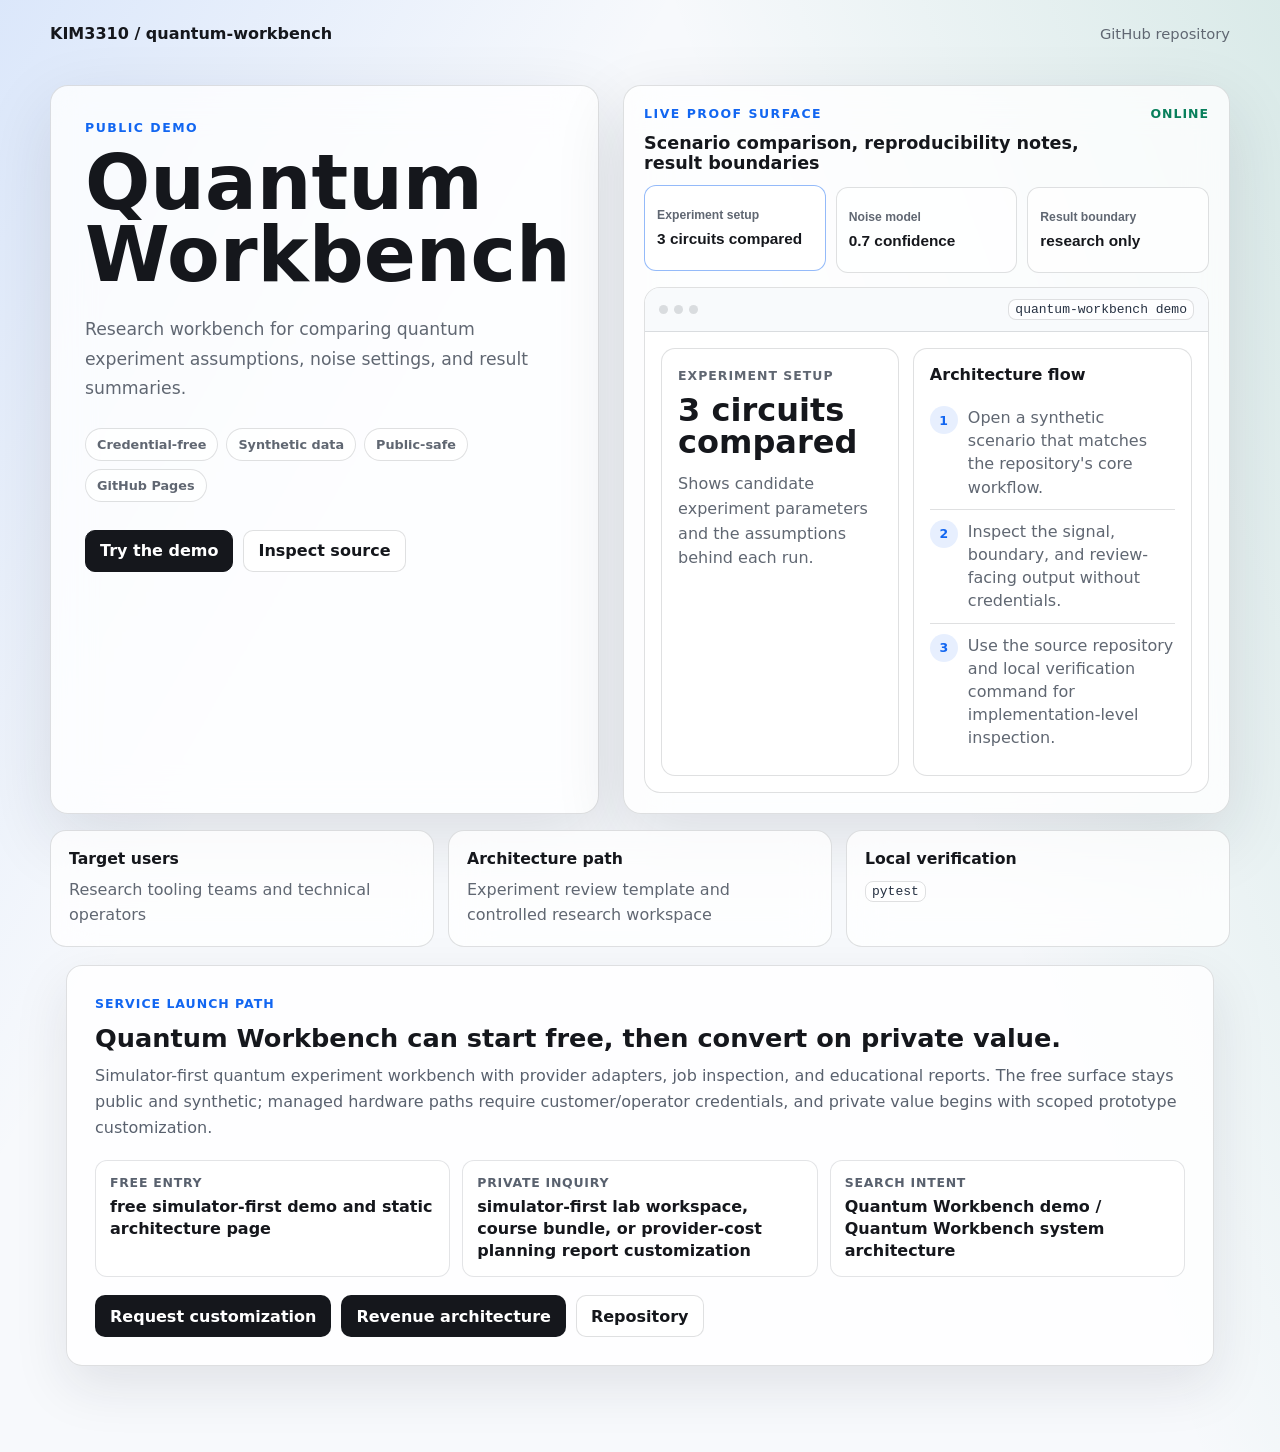
==== commit 9f33706e: "feat: prepare Cloudflare AdSense deployment" ====
--- a/site/index.html
+++ b/site/index.html
@@ -5,6 +5,8 @@
   <meta name="viewport" content="width=device-width, initial-scale=1" />
   <title>Quantum Workbench | experiment provider adapters job inspection</title>
   <meta name="description" content="Quantum Workbench: simulator-first quantum experiment review surface with provider adapters, job inspection, and educational reports. Hardware routes are credentialed and operator-gated." />
+  <meta name="google-adsense-account" content="ca-pub-4973160293737562" />
+  <script async src="https://pagead2.googlesyndication.com/pagead/js/adsbygoogle.js?client=ca-pub-4973160293737562" crossorigin="anonymous"></script>
   <style>
     :root {
       color-scheme: light;
@@ -90,9 +92,11 @@
   </style>
   <meta name="robots" content="index,follow,max-image-preview:large" />
   <meta name="keywords" content="quantum-workbench, Quantum, Workbench, quantum, experiment, workbench, provider, adapters, job, inspection, educational, lab, course, bundle, provider-cost, planning, simulator-first, static, architecture, page, tier, Cloudflare, Pages, serverless" />
-  <link rel="canonical" href="https://kim3310.github.io/quantum-workbench/" />
+  <link rel="canonical" href="https://quantum-workbench.pages.dev/" />
+  <link rel="privacy-policy" href="privacy.html" />
+  <link rel="terms-of-service" href="terms.html" />
   <meta property="og:type" content="website" />
-  <meta property="og:url" content="https://kim3310.github.io/quantum-workbench/" />
+  <meta property="og:url" content="https://quantum-workbench.pages.dev/" />
   <meta property="og:title" content="Quantum Workbench" />
   <meta property="og:description" content="Quantum Workbench: simulator-first quantum experiment review surface with provider adapters, job inspection, and educational reports. Hardware routes are credentialed and operator-gated." />
   <meta property="og:site_name" content="Quantum Workbench" />
@@ -101,7 +105,7 @@
   <meta name="twitter:description" content="Quantum Workbench: simulator-first quantum experiment review surface with provider adapters, job inspection, and educational reports. Hardware routes are credentialed and operator-gated." />
   <link rel="alternate" type="application/json" title="Service offer" href="service-offer.json" />
 <!-- search-growth-jsonld:start -->
-<script type="application/ld+json">{"@context":"https://schema.org","@type":"SoftwareApplication","name":"Quantum Workbench","applicationCategory":"EducationalApplication","operatingSystem":"Web, serverless, and local development environments","url":"https://kim3310.github.io/quantum-workbench/","codeRepository":"https://github.com/KIM3310/quantum-workbench","description":"Quantum Workbench: simulator-first quantum experiment workbench with provider adapters, job inspection, and educational reports. Hardware routes require provider credentials and an operator token. Private customization is handled through inquiry, not live checkout.","creator":{"@type":"Person","name":"KIM3310","url":"https://github.com/KIM3310"},"offers":[{"@type":"Offer","name":"free simulator-first demo and static architecture page","price":"0","priceCurrency":"USD","availability":"https://schema.org/InStock","url":"https://kim3310.github.io/quantum-workbench/"},{"@type":"Offer","name":"private prototype customization for simulator-first lab workspaces, course bundles, and provider-cost planning reports","availability":"https://schema.org/LimitedAvailability","url":"https://kim3310-doeon-kim-portfolio.pages.dev/?offer=quantum-workbench&inquiry=consumer-prototype-customization#private-inquiry"}],"isAccessibleForFree":true,"keywords":"quantum-workbench, Quantum, Workbench, quantum, experiment, workbench, provider, adapters, job, inspection, educational, lab, course, bundle, provider-cost, planning, simulator-first, static, architecture, page, tier, Cloudflare, Pages, serverless"}</script>
+<script type="application/ld+json">{"@context":"https://schema.org","@type":"SoftwareApplication","name":"Quantum Workbench","applicationCategory":"EducationalApplication","operatingSystem":"Web, serverless, and local development environments","url":"https://quantum-workbench.pages.dev/","codeRepository":"https://github.com/KIM3310/quantum-workbench","description":"Quantum Workbench: simulator-first quantum experiment workbench with provider adapters, job inspection, and educational reports. Hardware routes require provider credentials and an operator token. Private customization is handled through inquiry, not live checkout.","creator":{"@type":"Person","name":"KIM3310","url":"https://github.com/KIM3310"},"offers":[{"@type":"Offer","name":"free simulator-first demo and static architecture page","price":"0","priceCurrency":"USD","availability":"https://schema.org/InStock","url":"https://quantum-workbench.pages.dev/"},{"@type":"Offer","name":"private prototype customization for simulator-first lab workspaces, course bundles, and provider-cost planning reports","availability":"https://schema.org/LimitedAvailability","url":"https://kim3310-doeon-kim-portfolio.pages.dev/?offer=quantum-workbench&inquiry=consumer-prototype-customization#private-inquiry"}],"isAccessibleForFree":true,"keywords":"quantum-workbench, Quantum, Workbench, quantum, experiment, workbench, provider, adapters, job, inspection, educational, lab, course, bundle, provider-cost, planning, simulator-first, static, architecture, page, tier, Cloudflare, Pages, serverless"}</script>
 <!-- search-growth-jsonld:end -->
 <style id="search-growth-offer-style">
     .search-growth-offer {
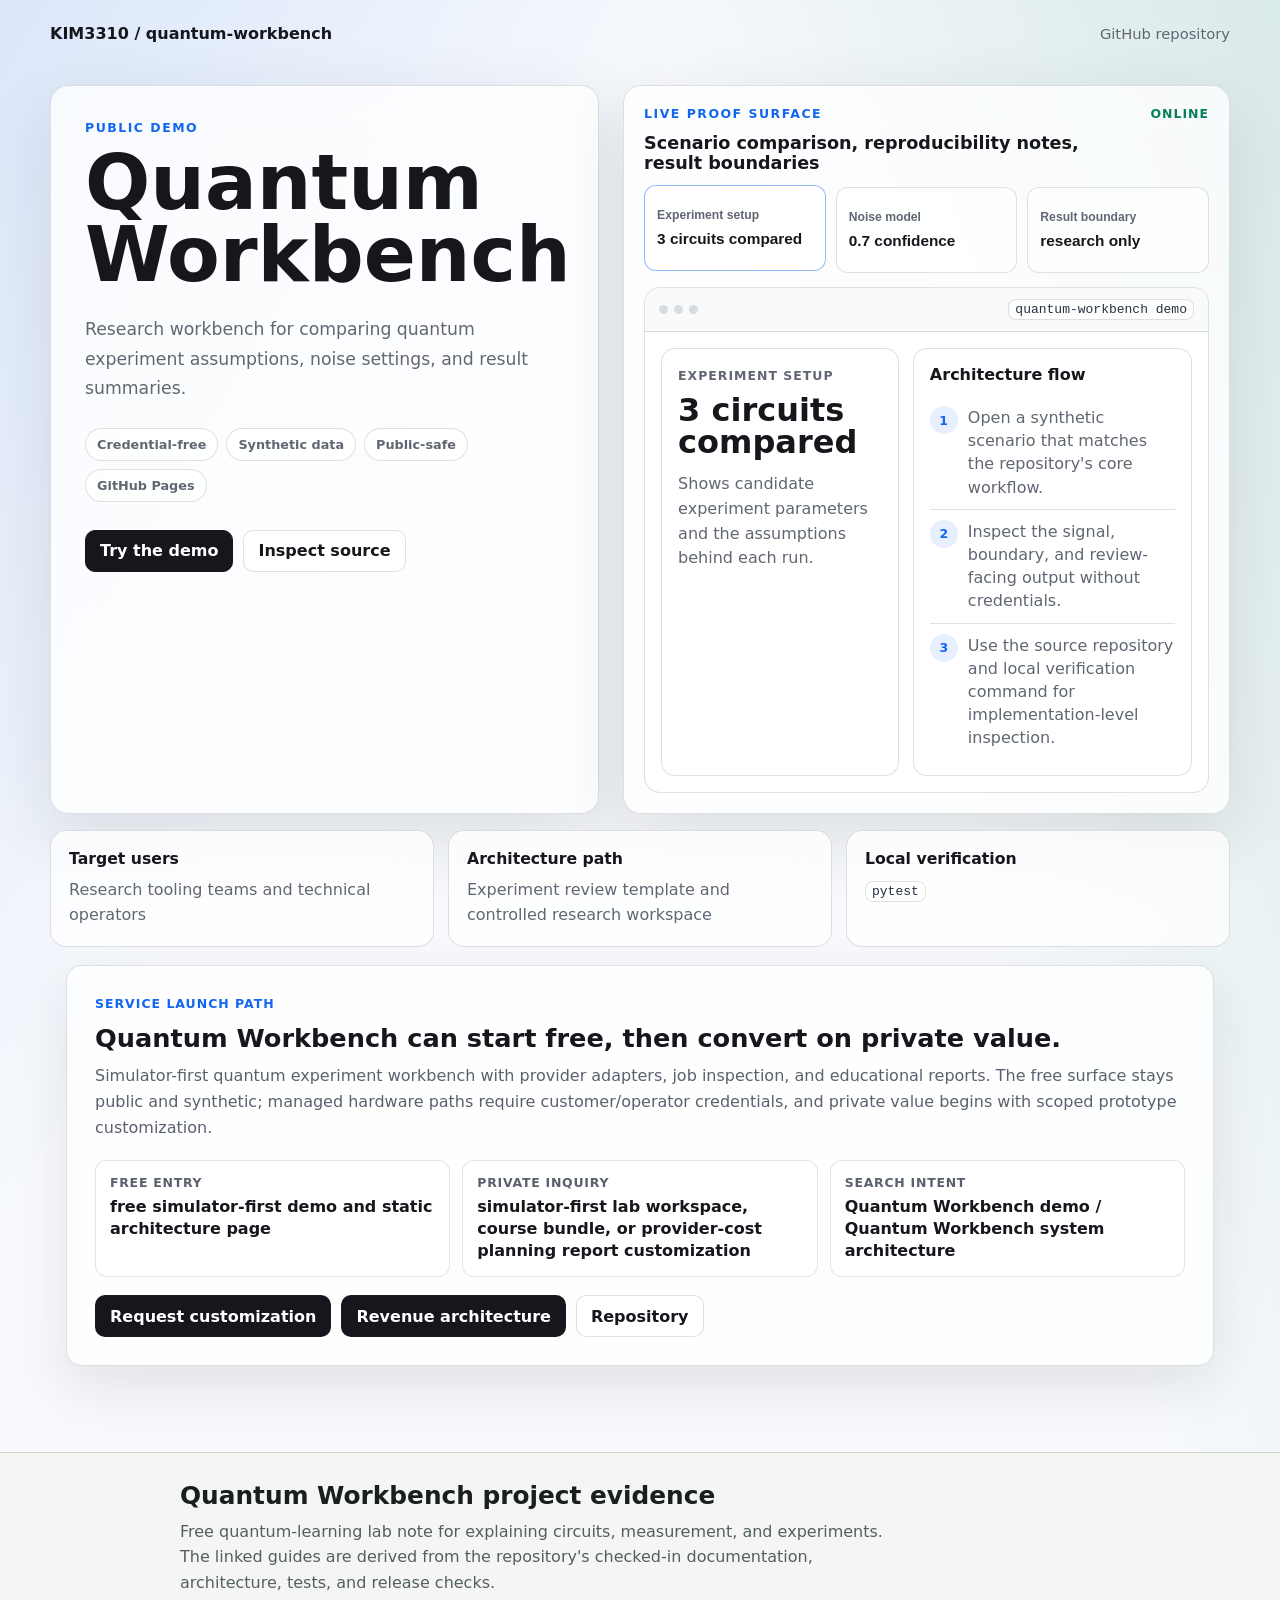
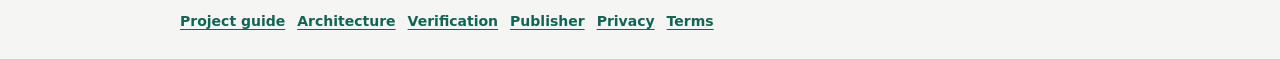
==== commit 9cd7d7be: "feat: publish source-backed AdSense content" ====
--- a/site/index.html
+++ b/site/index.html
@@ -6,7 +6,6 @@
   <title>Quantum Workbench | experiment provider adapters job inspection</title>
   <meta name="description" content="Quantum Workbench: simulator-first quantum experiment review surface with provider adapters, job inspection, and educational reports. Hardware routes are credentialed and operator-gated." />
   <meta name="google-adsense-account" content="ca-pub-4973160293737562" />
-  <script async src="https://pagead2.googlesyndication.com/pagead/js/adsbygoogle.js?client=ca-pub-4973160293737562" crossorigin="anonymous"></script>
   <style>
     :root {
       color-scheme: light;
@@ -284,5 +283,22 @@
       });
     });
   </script>
+<!-- adsense-publication-nav:start -->
+<style id="adsense-publication-nav-style">
+  .adsense-publication-nav { margin: 0; border-top: 1px solid #cbd2ce; border-bottom: 1px solid #cbd2ce; background: #f5f6f4; color: #17201f; }
+  .adsense-publication-nav__inner { width: min(920px, calc(100% - 32px)); margin: 0 auto; padding: 28px 0; }
+  .adsense-publication-nav h2 { margin: 0 0 8px; font: 750 1.55rem/1.2 system-ui, sans-serif; letter-spacing: 0; }
+  .adsense-publication-nav p { max-width: 72ch; margin: 0; color: #52605d; font: 16px/1.6 system-ui, sans-serif; }
+  .adsense-publication-nav nav { display: flex; flex-wrap: wrap; gap: 12px; margin-top: 16px; }
+  .adsense-publication-nav a { color: #126455; font: 700 14px/1.4 system-ui, sans-serif; text-underline-offset: 3px; }
+</style>
+<section class="adsense-publication-nav" aria-labelledby="adsense-publication-nav-title">
+  <div class="adsense-publication-nav__inner">
+    <h2 id="adsense-publication-nav-title">Quantum Workbench project evidence</h2>
+    <p>Free quantum-learning lab note for explaining circuits, measurement, and experiments. The linked guides are derived from the repository's checked-in documentation, architecture, tests, and release checks.</p>
+    <nav aria-label="Project evidence and policies"><a href="/guide.html">Project guide</a><a href="/architecture.html">Architecture</a><a href="/verification.html">Verification</a><a href="/publisher.html">Publisher</a><a href="/privacy.html">Privacy</a><a href="/terms.html">Terms</a></nav>
+  </div>
+</section>
+<!-- adsense-publication-nav:end -->
 </body>
 </html>
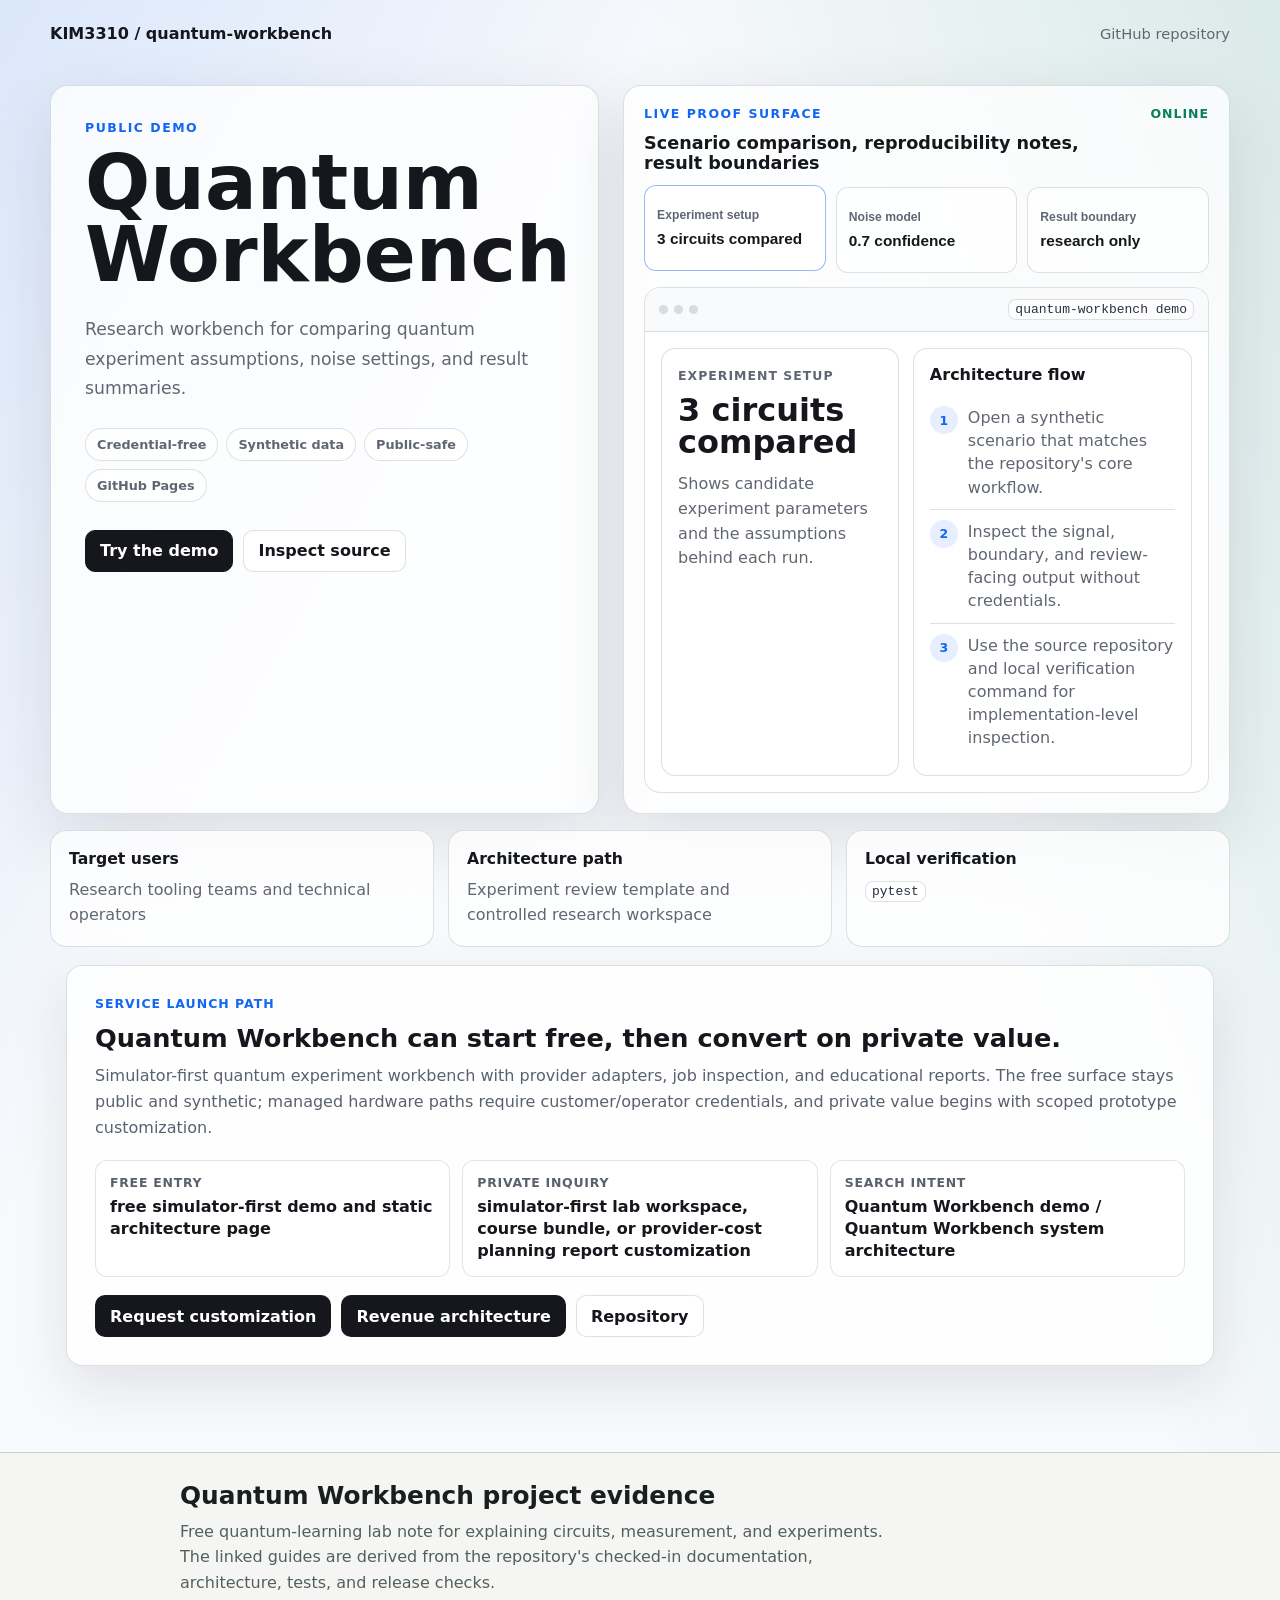
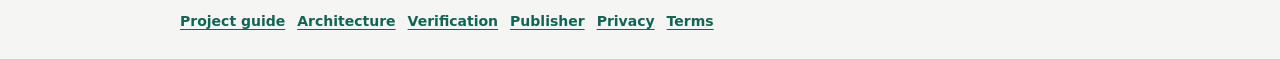
==== commit 351233ae: "fix: align canonical routes with Cloudflare Pages" ====
--- a/site/index.html
+++ b/site/index.html
@@ -296,7 +296,7 @@
   <div class="adsense-publication-nav__inner">
     <h2 id="adsense-publication-nav-title">Quantum Workbench project evidence</h2>
     <p>Free quantum-learning lab note for explaining circuits, measurement, and experiments. The linked guides are derived from the repository's checked-in documentation, architecture, tests, and release checks.</p>
-    <nav aria-label="Project evidence and policies"><a href="/guide.html">Project guide</a><a href="/architecture.html">Architecture</a><a href="/verification.html">Verification</a><a href="/publisher.html">Publisher</a><a href="/privacy.html">Privacy</a><a href="/terms.html">Terms</a></nav>
+    <nav aria-label="Project evidence and policies"><a href="/guide">Project guide</a><a href="/architecture">Architecture</a><a href="/verification">Verification</a><a href="/publisher">Publisher</a><a href="/privacy">Privacy</a><a href="/terms">Terms</a></nav>
   </div>
 </section>
 <!-- adsense-publication-nav:end -->
